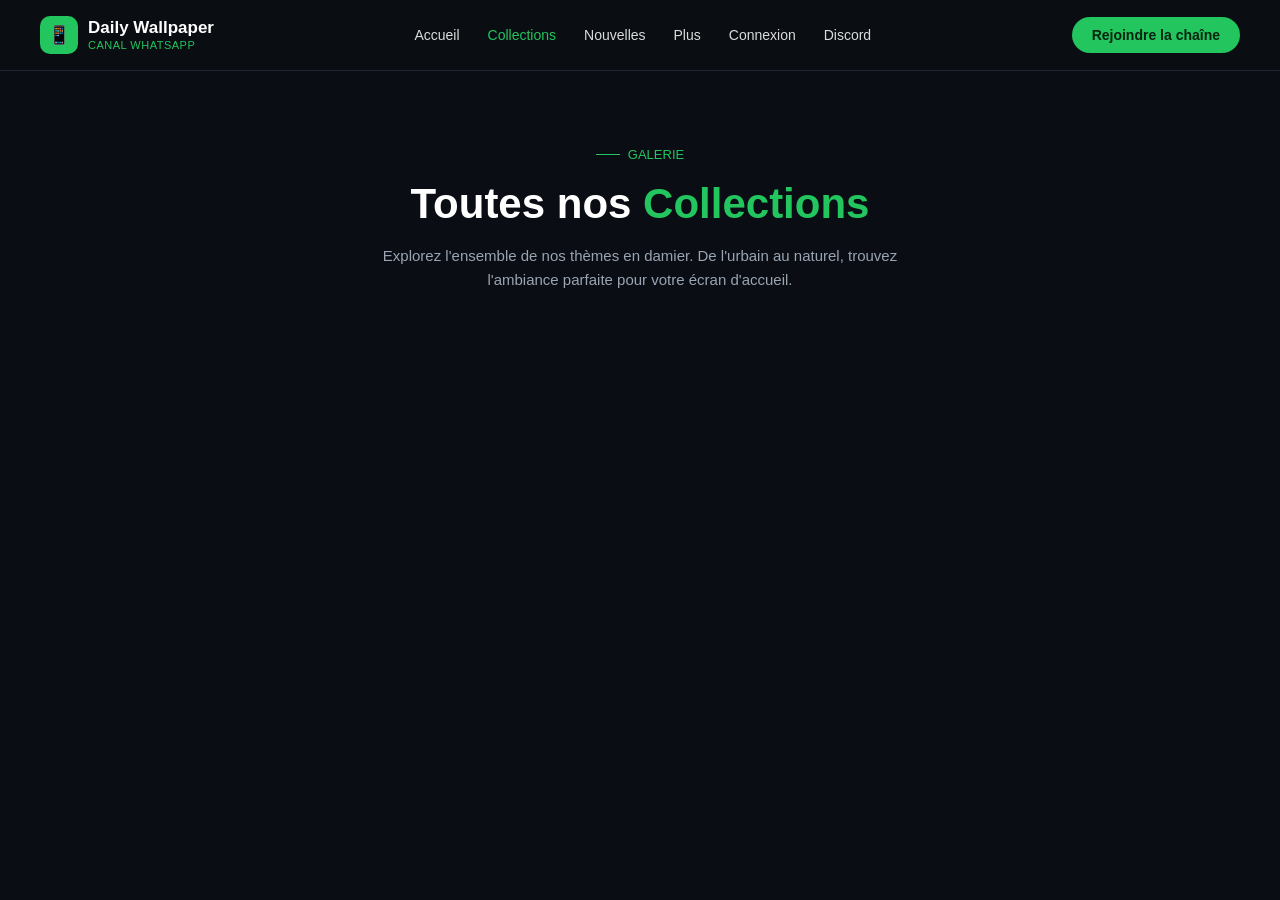
==== collections.html @ ed1328c6 "Create collections.html" ====
<!DOCTYPE html>
<html lang="fr">
<head>
<meta charset="UTF-8">
<meta name="viewport" content="width=device-width, initial-scale=1.0">
<title>Collections — Daily Wallpaper</title>

<style>
  /* ============ VARIABLES DE DESIGN ============
     Change une couleur ici, elle change partout sur la page. */
  :root {
    --bg: #0a0e14;
    --bg-header: #0a0e14ee;
    --card-bg: #131822;
    --text-light: #ffffff;
    --text-muted: #9aa4b2;
    --green: #22c55e;
    --green-dark: #16a34a;
    --border: #1f2530;
  }

  * { box-sizing: border-box; }

  body {
    margin: 0;
    background: var(--bg);
    color: var(--text-light);
    font-family: -apple-system, "Segoe UI", Roboto, Helvetica, Arial, sans-serif;
  }

  /* ============ EN-TÊTE / NAVIGATION ============ */
  header {
    display: flex;
    align-items: center;
    justify-content: space-between;
    padding: 16px 40px;
    background: var(--bg-header);
    border-bottom: 1px solid var(--border);
    position: sticky;
    top: 0;
    z-index: 10;
  }

  .logo {
    display: flex;
    align-items: center;
    gap: 10px;
  }

  .logo-icon {
    width: 38px;
    height: 38px;
    background: var(--green);
    border-radius: 10px;
    display: flex;
    align-items: center;
    justify-content: center;
    font-size: 18px;
  }

  .logo-text {
    line-height: 1.2;
  }

  .logo-text .name {
    font-weight: 700;
    font-size: 17px;
  }

  .logo-text .sub {
    font-size: 11px;
    color: var(--green);
    letter-spacing: 0.5px;
  }

  nav {
    display: flex;
    align-items: center;
    gap: 28px;
  }

  nav a {
    color: var(--text-light);
    text-decoration: none;
    font-size: 14px;
    opacity: 0.85;
  }

  nav a.active,
  nav a:hover {
    opacity: 1;
    color: var(--green);
  }

  .cta-button {
    background: var(--green);
    color: #06240f;
    padding: 10px 20px;
    border-radius: 999px;
    text-decoration: none;
    font-weight: 600;
    font-size: 14px;
  }

  /* ============ HERO (haut de page) ============ */
  .hero {
    text-align: center;
    padding: 70px 20px 40px;
  }

  .eyebrow {
    color: var(--green);
    font-size: 13px;
    display: inline-flex;
    align-items: center;
    gap: 8px;
    margin-bottom: 18px;
  }

  .eyebrow::before {
    content: "";
    width: 24px;
    height: 1px;
    background: var(--green);
    display: inline-block;
  }

  .hero h1 {
    font-size: 42px;
    margin: 0 0 16px;
  }

  .hero h1 .accent {
    color: var(--green);
  }

  .hero p {
    max-width: 560px;
    margin: 0 auto;
    color: var(--text-muted);
    font-size: 15px;
    line-height: 1.6;
  }

  /* ============ GRILLE DE COLLECTIONS ============ */
  .collections-grid {
    display: grid;
    grid-template-columns: repeat(4, 1fr);
    gap: 20px;
    padding: 40px;
    max-width: 1300px;
    margin: 0 auto;
  }

  .collection-card {
    position: relative;
    border-radius: 16px;
    overflow: hidden;
    aspect-ratio: 3 / 4;
    background: var(--card-bg);
    text-decoration: none;
  }

  .collection-card img {
    width: 100%;
    height: 100%;
    object-fit: cover;
    display: block;
  }

  .collection-card .overlay {
    position: absolute;
    inset: 0;
    background: linear-gradient(to top, rgba(0,0,0,0.9) 0%, rgba(0,0,0,0.15) 55%, transparent 100%);
    display: flex;
    flex-direction: column;
    justify-content: flex-end;
    padding: 18px;
  }

  .collection-card h3 {
    color: var(--text-light);
    font-size: 17px;
    margin: 0 0 6px;
  }

  .collection-card p {
    color: var(--text-muted);
    font-size: 12.5px;
    line-height: 1.4;
    margin: 0;
    display: -webkit-box;
    -webkit-line-clamp: 2;
    -webkit-box-orient: vertical;
    overflow: hidden;
  }

  /* ============ RESPONSIVE (téléphone / tablette) ============ */
  @media (max-width: 1000px) {
    .collections-grid { grid-template-columns: repeat(2, 1fr); }
    nav { display: none; } /* à remplacer plus tard par un menu mobile */
    header { padding: 14px 20px; }
    .hero h1 { font-size: 30px; }
  }

  @media (max-width: 480px) {
    .collections-grid { grid-template-columns: 1fr; padding: 24px; }
  }
</style>
</head>
<body>

  <header>
    <div class="logo">
      <div class="logo-icon">📱</div>
      <div class="logo-text">
        <div class="name">Daily Wallpaper</div>
        <div class="sub">CANAL WHATSAPP</div>
      </div>
    </div>
    <nav>
      <a href="index.html">Accueil</a>
      <a href="collections.html" class="active">Collections</a>
      <a href="nouvelles.html">Nouvelles</a>
      <a href="#">Plus</a>
      <a href="#">Connexion</a>
      <a href="#">Discord</a>
    </nav>
    <a class="cta-button" href="#">Rejoindre la chaîne</a>
  </header>

  <section class="hero">
    <div class="eyebrow">GALERIE</div>
    <h1>Toutes nos <span class="accent">Collections</span></h1>
    <p>Explorez l'ensemble de nos thèmes en damier. De l'urbain au naturel, trouvez l'ambiance parfaite pour votre écran d'accueil.</p>
  </section>

  <!-- La grille est vide ici : elle est remplie automatiquement -->
  <!-- par le script en bas de page, à partir de collections-data.js -->
  <div class="collections-grid" id="collections-grid"></div>

  <!-- On charge d'abord les DONNÉES, puis le script qui les affiche -->
  <script src="collections-data.js"></script>
  <script>
    // Ce petit script prend chaque collection du fichier de données
    // et fabrique automatiquement une carte à l'écran.
    const grid = document.getElementById("collections-grid");

    collections
      .filter(c => c.visible)
      .forEach(c => {
        const card = document.createElement("a");
        card.className = "collection-card";
        card.href = "#"; // à remplacer plus tard par le lien de la collection

        card.innerHTML = `
          <img src="${c.image}" alt="${c.titre}">
          <div class="overlay">
            <h3>${c.titre}</h3>
            <p>${c.description}</p>
          </div>
        `;

        grid.appendChild(card);
      });
  </script>

</body>
</html>
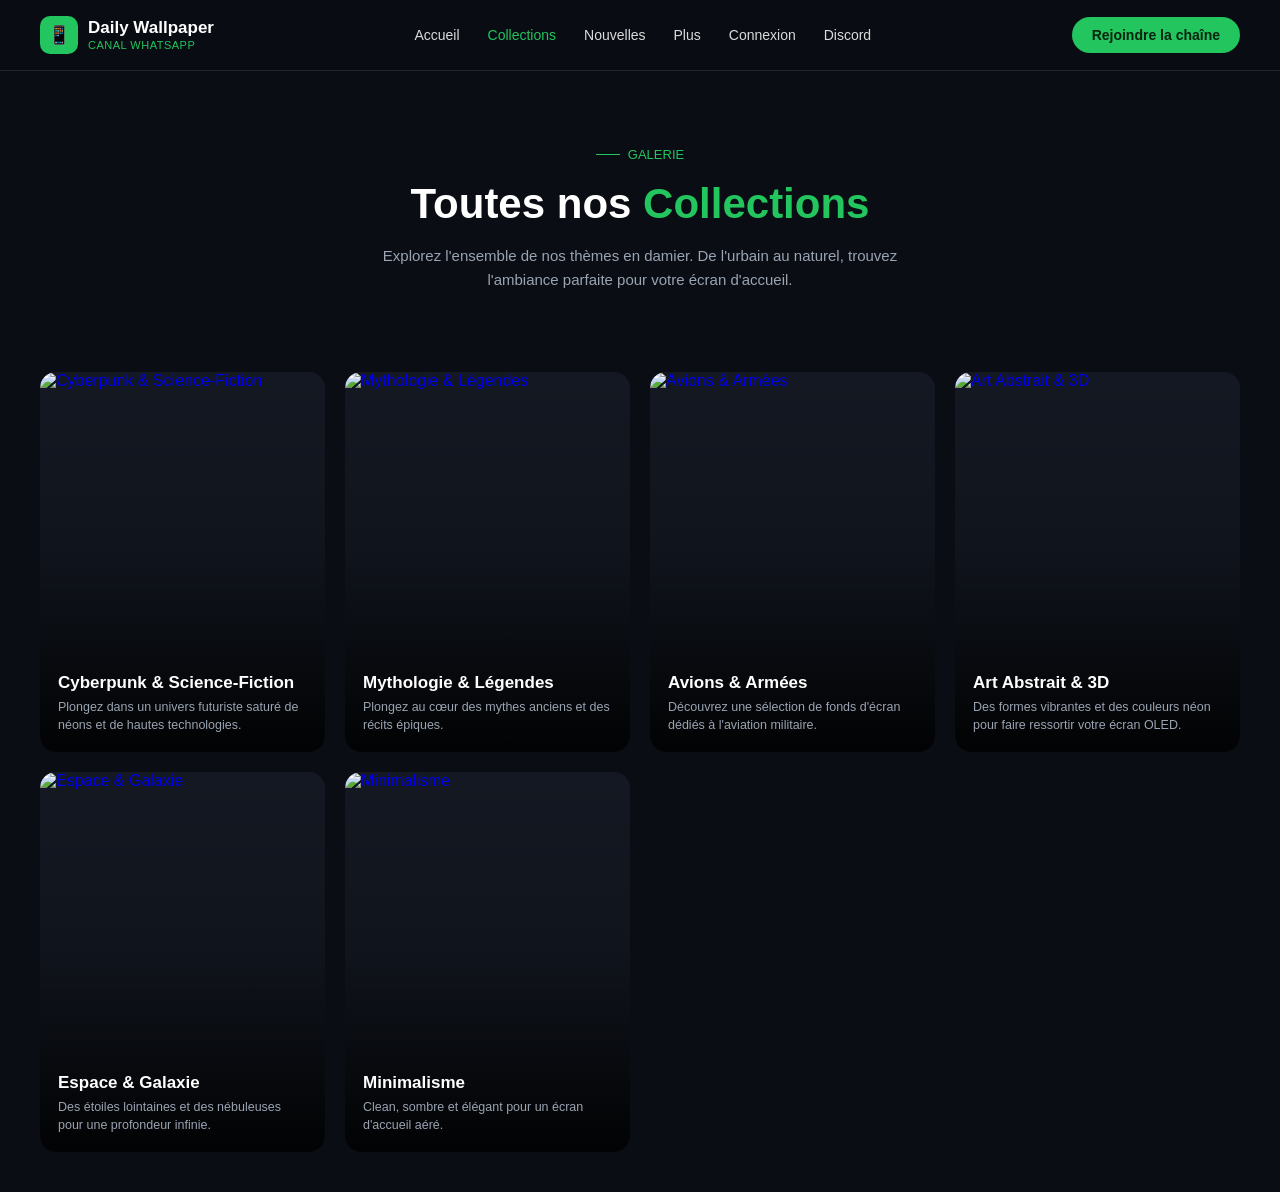
==== commit b3b54a0d: "Boutons Rejoindre fonctionnels" ====
--- a/collections.html
+++ b/collections.html
@@ -226,7 +226,7 @@
       <a href="#">Connexion</a>
       <a href="#">Discord</a>
     </nav>
-    <a class="cta-button" href="#">Rejoindre la chaîne</a>
+    <a class="cta-button" href="https://whatsapp.com/channel/0029VbCLrYOJ3juwuvAiIg3p">Rejoindre la chaîne</a>
   </header>
 
   <section class="hero">
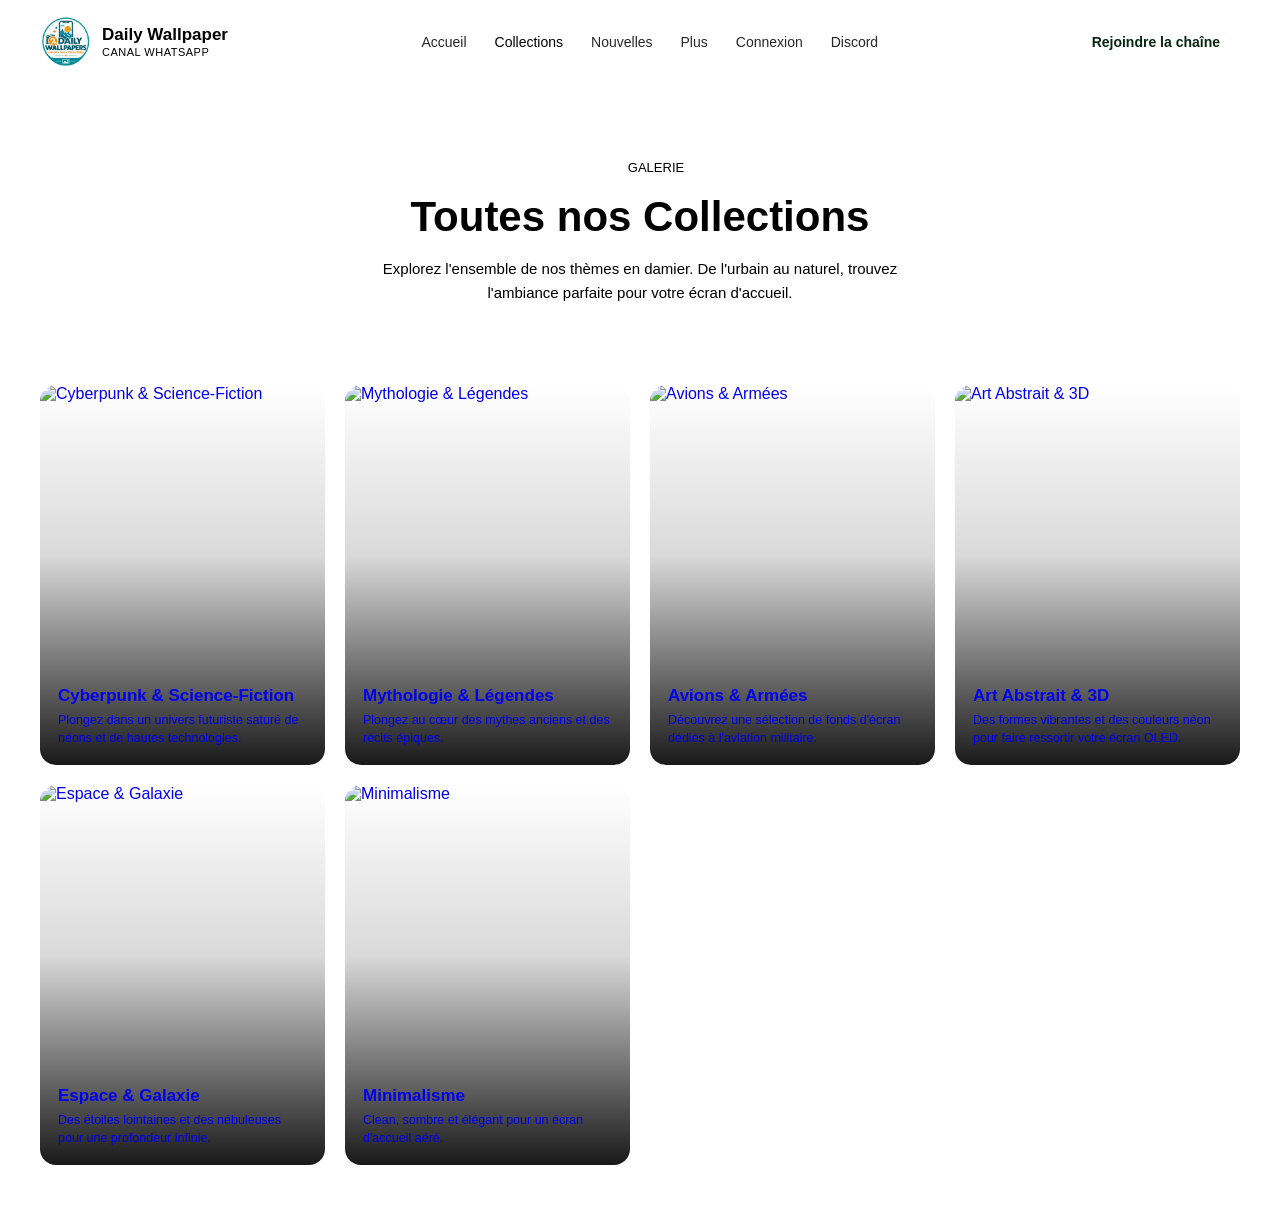
==== commit 5f85faa5: "Couleurs et logo sur la page Collections" ====
--- a/collections.html
+++ b/collections.html
@@ -9,15 +9,16 @@
   /* ============ VARIABLES DE DESIGN ============
      Change une couleur ici, elle change partout sur la page. */
   :root {
-    --bg: #0a0e14;
-    --bg-header: #0a0e14ee;
-    --card-bg: #131822;
-    --text-light: #ffffff;
-    --text-muted: #9aa4b2;
-    --green: #22c55e;
-    --green-dark: #16a34a;
-    --border: #1f2530;
-  }
+   :root {
+  --bg: #0a0e14;
+  --bg-header: #0a0e14ee;
+  --card-bg: #131822;
+  --text-light: #ffffff;
+  --text-muted: #9aa4b2;
+  --accent: #F97316;
+  --accent-action: #22c55e;
+  --border: #1f2530;
+}
 
   * { box-sizing: border-box; }
 
@@ -47,15 +48,21 @@
     gap: 10px;
   }
 
-  .logo-icon {
-    width: 38px;
-    height: 38px;
-    background: var(--green);
-    border-radius: 10px;
-    display: flex;
-    align-items: center;
-    justify-content: center;
-    font-size: 18px;
+ .logo-icon {
+  width: 52px;
+  height: 52px;
+  border-radius: 50%;
+  overflow: hidden;
+  display: flex;
+  align-items: center;
+  justify-content: center;
+}
+
+.logo-icon img {
+  width: 100%;
+  height: 100%;
+  object-fit: cover;
+}
   }
 
   .logo-text {
@@ -69,7 +76,7 @@
 
   .logo-text .sub {
     font-size: 11px;
-    color: var(--green);
+    color: var(--accent);
     letter-spacing: 0.5px;
   }
 
@@ -89,11 +96,11 @@
   nav a.active,
   nav a:hover {
     opacity: 1;
-    color: var(--green);
+    color: var(--accent);
   }
 
   .cta-button {
-    background: var(--green);
+    background: var(--accent-action);
     color: #06240f;
     padding: 10px 20px;
     border-radius: 999px;
@@ -109,7 +116,7 @@
   }
 
   .eyebrow {
-    color: var(--green);
+    color: var(--accent);
     font-size: 13px;
     display: inline-flex;
     align-items: center;
@@ -121,7 +128,7 @@
     content: "";
     width: 24px;
     height: 1px;
-    background: var(--green);
+    background: var(--accent);
     display: inline-block;
   }
 
@@ -131,7 +138,7 @@
   }
 
   .hero h1 .accent {
-    color: var(--green);
+    color: var(--accent);
   }
 
   .hero p {
@@ -212,7 +219,7 @@
 
   <header>
     <div class="logo">
-      <div class="logo-icon">📱</div>
+      <div class="logo-icon"><img src="images/logo.png" alt="Logo Daily Wallpaper"></div>
       <div class="logo-text">
         <div class="name">Daily Wallpaper</div>
         <div class="sub">CANAL WHATSAPP</div>
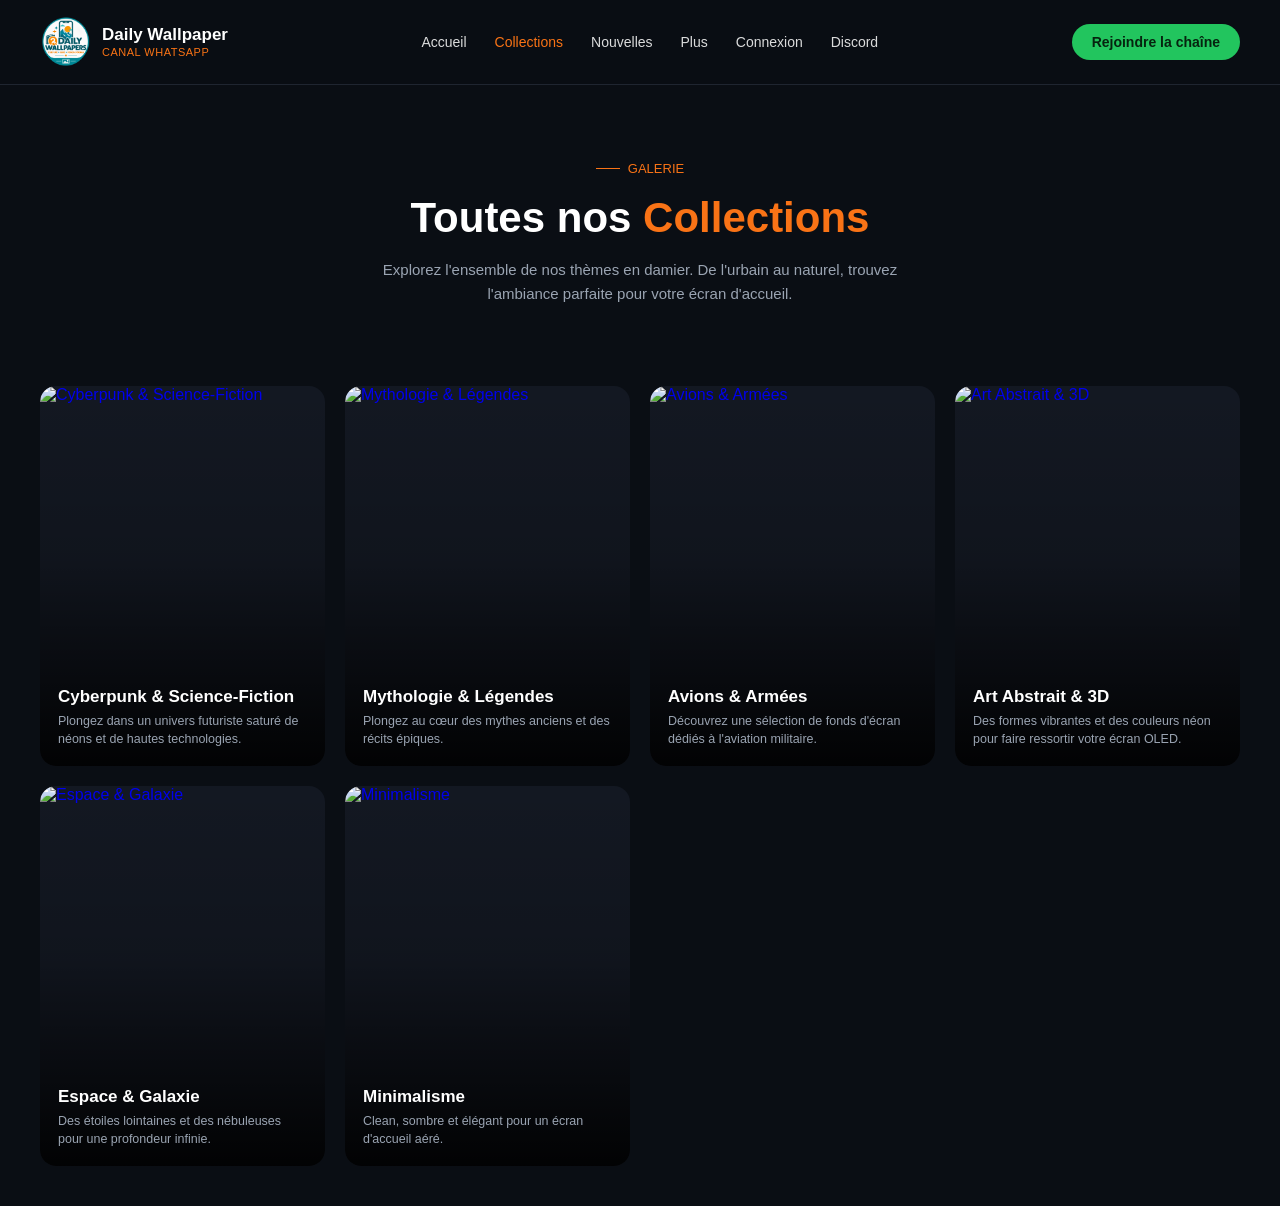
==== commit 5aaab495: "refresh" ====
--- a/collections.html
+++ b/collections.html
@@ -8,7 +8,6 @@
 <style>
   /* ============ VARIABLES DE DESIGN ============
      Change une couleur ici, elle change partout sur la page. */
-  :root {
    :root {
   --bg: #0a0e14;
   --bg-header: #0a0e14ee;
@@ -63,7 +62,6 @@
   height: 100%;
   object-fit: cover;
 }
-  }
 
   .logo-text {
     line-height: 1.2;
